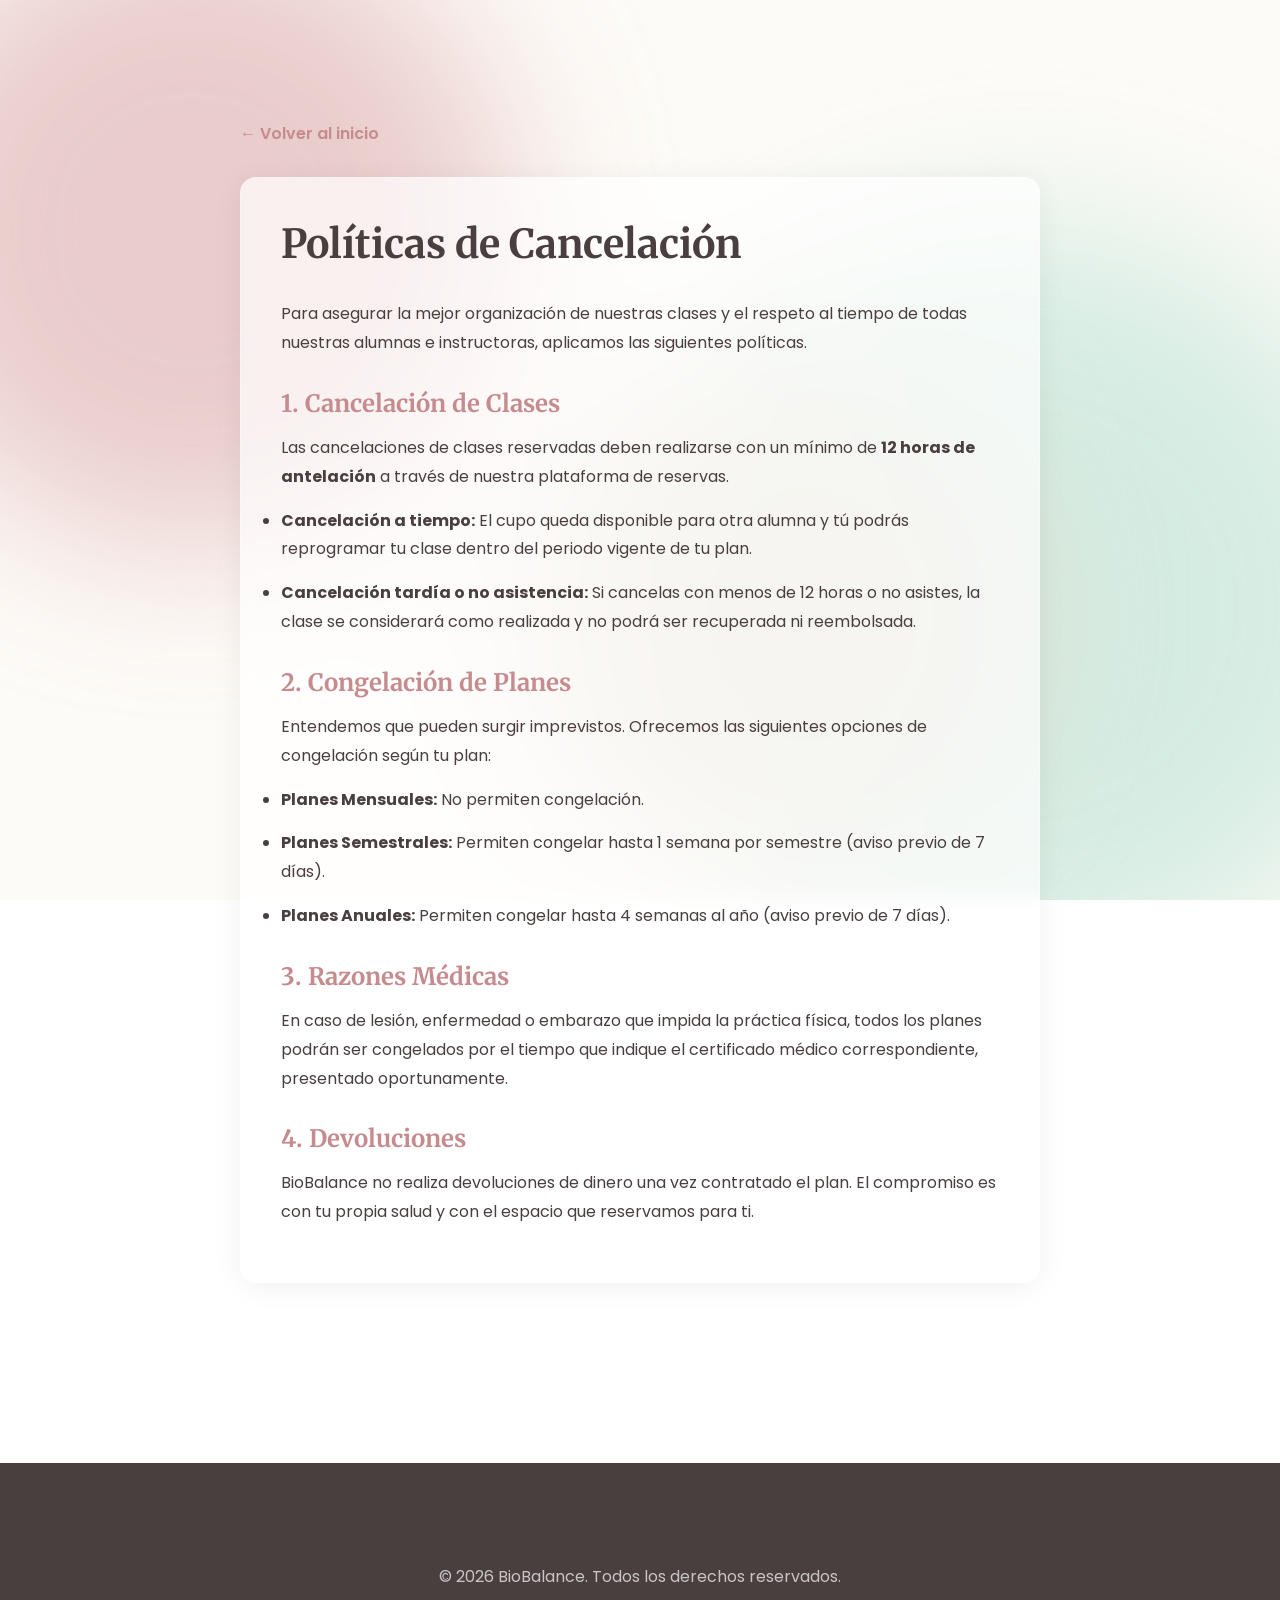
==== cancelacion.html @ 27452f6e "Initial commit: BioBalance landing page" ====
<!DOCTYPE html>
<html lang="es">
<head>
    <meta charset="UTF-8">
    <meta name="viewport" content="width=device-width, initial-scale=1.0">
    <title>Políticas de Cancelación | BioBalance</title>
    <link rel="preconnect" href="https://fonts.googleapis.com">
    <link rel="preconnect" href="https://fonts.gstatic.com" crossorigin>
    <link href="https://fonts.googleapis.com/css2?family=Merriweather:wght@400;700&family=Poppins:wght@300;400;600&display=swap" rel="stylesheet">
    <link rel="stylesheet" href="css/styles.css">
    <style>
        .legal-content {
            padding: 120px 0 80px;
            max-width: 800px;
            margin: 0 auto;
        }
        .legal-card {
            background: rgba(255, 255, 255, 0.7);
            backdrop-filter: blur(10px);
            padding: 40px;
            border-radius: var(--radius);
            box-shadow: var(--shadow);
            border: 1px solid rgba(255, 255, 255, 0.3);
        }
        .legal-card h1 {
            font-family: var(--font-secondary);
            color: var(--bg-dark);
            margin-bottom: 30px;
            font-size: 2.5rem;
        }
        .legal-card h2 {
            font-family: var(--font-secondary);
            color: var(--primary);
            margin: 30px 0 15px;
            font-size: 1.5rem;
        }
        .legal-card p, .legal-card li {
            color: var(--text);
            margin-bottom: 15px;
            font-size: 1rem;
            line-height: 1.8;
        }
        .btn-back {
            display: inline-flex;
            align-items: center;
            gap: 10px;
            color: var(--primary);
            text-decoration: none;
            font-weight: 600;
            margin-bottom: 30px;
            transition: var(--transition);
        }
        .btn-back:hover {
            transform: translateX(-5px);
        }
    </style>
</head>
<body>
    <div class="mesh-bg">
        <div class="mesh-blob blob-1"></div>
        <div class="mesh-blob blob-2"></div>
        <div class="mesh-blob blob-3"></div>
    </div>

    <main class="container legal-content">
        <a href="index.html" class="btn-back">← Volver al inicio</a>
        
        <div class="legal-card">
            <h1>Políticas de Cancelación</h1>
            <p>Para asegurar la mejor organización de nuestras clases y el respeto al tiempo de todas nuestras alumnas e instructoras, aplicamos las siguientes políticas.</p>

            <h2>1. Cancelación de Clases</h2>
            <p>Las cancelaciones de clases reservadas deben realizarse con un mínimo de <strong>12 horas de antelación</strong> a través de nuestra plataforma de reservas.</p>
            <ul>
                <li><strong>Cancelación a tiempo:</strong> El cupo queda disponible para otra alumna y tú podrás reprogramar tu clase dentro del periodo vigente de tu plan.</li>
                <li><strong>Cancelación tardía o no asistencia:</strong> Si cancelas con menos de 12 horas o no asistes, la clase se considerará como realizada y no podrá ser recuperada ni reembolsada.</li>
            </ul>

            <h2>2. Congelación de Planes</h2>
            <p>Entendemos que pueden surgir imprevistos. Ofrecemos las siguientes opciones de congelación según tu plan:</p>
            <ul>
                <li><strong>Planes Mensuales:</strong> No permiten congelación.</li>
                <li><strong>Planes Semestrales:</strong> Permiten congelar hasta 1 semana por semestre (aviso previo de 7 días).</li>
                <li><strong>Planes Anuales:</strong> Permiten congelar hasta 4 semanas al año (aviso previo de 7 días).</li>
            </ul>

            <h2>3. Razones Médicas</h2>
            <p>En caso de lesión, enfermedad o embarazo que impida la práctica física, todos los planes podrán ser congelados por el tiempo que indique el certificado médico correspondiente, presentado oportunamente.</p>

            <h2>4. Devoluciones</h2>
            <p>BioBalance no realiza devoluciones de dinero una vez contratado el plan. El compromiso es con tu propia salud y con el espacio que reservamos para ti.</p>
        </div>
    </main>

    <footer class="footer" style="margin-top: 100px;">
        <div class="container" style="text-align: center; padding: 40px 0;">
            <p>&copy; 2026 BioBalance. Todos los derechos reservados.</p>
        </div>
    </footer>
</body>
</html>
---- css/styles.css ----
@import url('https://fonts.googleapis.com/css2?family=Merriweather:ital,wght@0,300;0,400;0,700;0,900;1,300;1,400;1,700;1,900&family=Poppins:ital,wght@0,300;0,400;0,500;0,600;0,700;1,300;1,400;1,500;1,600;1,700&display=swap');

:root {
    --font-primary: "Poppins", -apple-system, BlinkMacSystemFont, "Segoe UI", sans-serif;
    --font-secondary: "Merriweather", Georgia, serif;
    --primary: #C58B8E;
    --primary-light: #DCAEAF;
    --primary-lighter: #F2DFDF;
    --bg: #FDFBF7;
    --bg-dark: #4A3F3F;
    --text: #4A3F3F;
    --text-light: #877B7B;
    --green: #BCE3D5;
    --rose: #C58B8E;
    --white: #F4F1EA;
    --shadow: 0 4px 30px rgba(0, 0, 0, .06);
    --radius: 16px;
    --transition: all .3s ease
}

* {
    margin: 0;
    padding: 0;
    box-sizing: border-box
}

html {
    scroll-behavior: smooth;
    scroll-padding-top: 80px
}

body {
    font-family: var(--font-primary);
    color: var(--text);
    background: transparent;
    line-height: 1.7;
    overflow-x: hidden
}

/* ANIMATED MESH BACKGROUND */
.mesh-bg {
    position: fixed;
    top: 0;
    left: 0;
    width: 100%;
    height: 100vh;
    z-index: -2;
    overflow: hidden;
    background: var(--bg);
}

.mesh-blob {
    position: absolute;
    border-radius: 50%;
    filter: blur(80px);
    opacity: 0.6;
    animation: floatBlob 20s infinite alternate ease-in-out;
}

.blob-1 {
    top: -10%;
    left: -10%;
    width: 50vw;
    height: 50vw;
    background: var(--primary-light);
    animation-delay: 0s;
}

.blob-2 {
    bottom: -10%;
    right: -10%;
    width: 60vw;
    height: 60vw;
    background: var(--green);
    animation-delay: -5s;
    animation-duration: 25s;
}

.blob-3 {
    top: 40%;
    left: 40%;
    width: 40vw;
    height: 40vw;
    background: #E8D3C3;
    animation-delay: -10s;
    animation-duration: 30s;
}

@keyframes floatBlob {
    0% {
        transform: translate(0, 0) scale(1);
    }

    33% {
        transform: translate(10%, 15%) scale(1.1);
    }

    66% {
        transform: translate(-10%, 5%) scale(0.9);
    }

    100% {
        transform: translate(5%, -10%) scale(1.05);
    }
}

h1,
h2,
h3,
h4 {
    font-family: var(--font-secondary);
    line-height: 1.3
}

a {
    text-decoration: none;
    color: inherit
}

img {
    max-width: 100%;
    height: auto;
    display: block
}

.container {
    max-width: 1200px;
    margin: 0 auto;
    padding: 0 24px
}

.btn {
    display: inline-flex;
    align-items: center;
    gap: 8px;
    padding: 14px 32px;
    border-radius: 50px;
    font-weight: 600;
    font-size: .95rem;
    cursor: pointer;
    border: none;
    transition: var(--transition);
    font-family: var(--font-primary)
}

.btn-primary {
    background: var(--primary);
    color: var(--white)
}

.btn-primary:hover {
    background: var(--bg-dark);
    transform: translateY(-2px);
    box-shadow: 0 8px 25px rgba(197, 139, 142, .3)
}

.btn-outline {
    background: transparent;
    border: 2px solid var(--white);
    color: var(--white)
}

.btn-outline:hover {
    background: var(--white);
    color: var(--bg-dark)
}

.btn-whatsapp {
    background: #25D366;
    color: #fff;
    position: fixed;
    bottom: 28px;
    right: 28px;
    z-index: 999;
    padding: 16px;
    border-radius: 50%;
    width: 60px;
    height: 60px;
    display: flex;
    align-items: center;
    justify-content: center;
    box-shadow: 0 4px 20px rgba(37, 211, 102, .4);
    animation: pulse-wa 2s infinite
}

@keyframes pulse-wa {

    0%,
    100% {
        box-shadow: 0 4px 20px rgba(37, 211, 102, .4)
    }

    50% {
        box-shadow: 0 4px 35px rgba(37, 211, 102, .6)
    }
}

.section-header {
    text-align: center;
    margin-bottom: 60px
}

.section-header h2 {
    font-size: 2.5rem;
    margin-bottom: 12px
}

.section-header p {
    color: var(--text-light);
    max-width: 600px;
    margin: 0 auto;
    font-size: 1.05rem
}

.section-tag {
    display: inline-block;
    background: var(--primary-lighter);
    color: var(--primary);
    padding: 6px 18px;
    border-radius: 50px;
    font-size: .85rem;
    font-weight: 600;
    margin-bottom: 16px;
    letter-spacing: .5px
}

section {
    padding: 100px 0;
    position: relative;
    z-index: 1;
}

/* NAV */
.navbar {
    position: fixed;
    top: 0;
    width: 100%;
    z-index: 1000;
    padding: 18px 0;
    transition: var(--transition)
}

.navbar.scrolled {
    background: rgba(250, 247, 242, .95);
    backdrop-filter: blur(12px);
    box-shadow: var(--shadow);
    padding: 12px 0
}

.nav-inner {
    display: flex;
    align-items: center;
    justify-content: space-between
}

.nav-logo {
    font-family: var(--font-secondary);
    font-size: 1.6rem;
    font-weight: 700;
    color: var(--white);
    transition: var(--transition)
}

.navbar.scrolled .nav-logo {
    color: var(--bg-dark)
}

.nav-logo span {
    color: var(--primary-light)
}

.nav-links {
    display: flex;
    gap: 32px;
    list-style: none
}

.nav-links a {
    color: rgba(255, 255, 255, .85);
    font-weight: 500;
    font-size: .9rem;
    transition: var(--transition);
    position: relative
}

.nav-links a::after {
    content: '';
    position: absolute;
    bottom: -4px;
    left: 0;
    width: 0;
    height: 2px;
    background: var(--primary-light);
    transition: var(--transition)
}

.nav-links a:hover::after {
    width: 100%
}

.navbar.scrolled .nav-links a {
    color: var(--text)
}

.nav-cta {
    padding: 10px 24px;
    background: var(--primary);
    color: #fff;
    border-radius: 50px;
    font-weight: 600;
    font-size: .9rem;
    transition: var(--transition)
}

.nav-cta:hover {
    background: var(--bg-dark)
}

.navbar.scrolled .nav-cta {
    background: var(--primary)
}

.hamburger {
    display: none;
    flex-direction: column;
    gap: 5px;
    cursor: pointer;
    background: none;
    border: none;
    padding: 4px
}

.hamburger span {
    width: 28px;
    height: 2.5px;
    background: var(--white);
    border-radius: 4px;
    transition: var(--transition)
}

.navbar.scrolled .hamburger span {
    background: var(--bg-dark)
}

/* HERO */
.hero {
    min-height: 100vh;
    display: flex;
    align-items: center;
    position: relative;
    background: var(--bg-dark);
    overflow: hidden;
}

.hero-bg {
    position: absolute;
    inset: 0;
}

.hero-bg img {
    width: 100%;
    height: 100%;
    object-fit: cover;
    object-position: center 50%;
    opacity: .55;
}

.hero-overlay {
    position: absolute;
    inset: 0;
    /* Gradient: dark at the left for text, opens to the right */
    background: linear-gradient(to right,
            rgba(50, 40, 40, 0.80) 0%,
            rgba(50, 40, 40, 0.50) 55%,
            rgba(50, 40, 40, 0.10) 100%);
}

.hero-content {
    position: relative;
    z-index: 2;
    max-width: 650px;
    padding-top: 60px;
    /* Compensate navbar */
}

/* Eyebrow line (replaces the section-tag) */
.hero-eyebrow {
    font-family: var(--font-primary);
    font-size: 0.85rem;
    font-weight: 500;
    letter-spacing: 3px;
    text-transform: uppercase;
    color: rgba(255, 255, 255, 0.65);
    margin-bottom: 20px;
    display: block;
}

.hero-content h1 {
    font-family: var(--font-secondary);
    font-size: 4.2rem;
    font-weight: 700;
    line-height: 1.15;
    color: var(--white);
    margin-bottom: 24px;
    letter-spacing: -0.5px;
}

.hero-content h1 span {
    color: var(--primary-light);
}

/* Subtitle paragraph */
.hero-sub {
    color: rgba(255, 255, 255, 0.75) !important;
    font-size: 1.1rem !important;
    line-height: 1.75 !important;
    margin-bottom: 40px !important;
    max-width: 500px;
}

.hero-btns {
    display: flex;
    gap: 16px;
    flex-wrap: wrap;
}

/* ABOUT */
.about {
    background: rgba(244, 241, 234, 0.85);
    backdrop-filter: blur(10px);
}

.about-grid {
    display: grid;
    grid-template-columns: 1fr 1fr;
    gap: 80px;
    align-items: center;
}

.about-img {
    position: relative;
    border-radius: var(--radius);
}

.about-img img {
    border-radius: var(--radius);
    aspect-ratio: 4/5;
    object-fit: cover;
    display: block;
    width: 100%;
}

.about-img .accent-box {
    position: absolute;
    bottom: 30px;
    right: -24px;
    background: var(--primary);
    color: #fff;
    padding: 20px 28px;
    border-radius: var(--radius);
    text-align: center;
    font-family: var(--font-secondary);
    box-shadow: 0 12px 30px rgba(197, 139, 142, 0.3);
}

.about-img .accent-box .big {
    font-size: 2rem;
    font-weight: 700;
    line-height: 1;
}

/* Text column */
.about-text h2 {
    font-family: var(--font-secondary);
    font-size: 2.6rem;
    margin-bottom: 18px;
    line-height: 1.2;
}

.about-text>p {
    font-size: 1.05rem;
    line-height: 1.8;
    color: var(--text-light);
    margin-bottom: 40px;
}

/* Pillars row */
.about-pillars {
    display: grid;
    grid-template-columns: 1fr 1fr 1fr;
    border-top: 1px solid rgba(197, 139, 142, 0.2);
    padding-top: 32px;
}

.about-pillar {
    padding: 0 24px;
    border-right: 1px solid rgba(197, 139, 142, 0.15);
    text-align: center;
}

.about-pillar:first-child {
    padding-left: 0;
}

.about-pillar:last-child {
    border-right: none;
}

.pillar-icon {
    color: var(--primary);
    font-size: 1.1rem;
    display: block;
    margin-bottom: 8px;
}

.about-pillar strong {
    display: block;
    font-size: 0.85rem;
    font-weight: 600;
    color: var(--text-dark);
    margin-bottom: 8px;
    text-transform: uppercase;
    letter-spacing: 0.6px;
}

.about-pillar p {
    font-size: 0.82rem;
    color: var(--text-light);
    line-height: 1.6;
    margin: 0;
}


/* GALLERY (Bento-Style Masonry Grid) */
#main-content .gallery-grid {
    display: grid !important;
    grid-template-columns: repeat(4, 1fr) !important;
    grid-auto-rows: 240px !important;
    gap: 20px !important;
    padding: 10px 0 40px !important;
}

#main-content .gallery-item {
    position: relative;
    border-radius: 24px;
    overflow: hidden;
    cursor: pointer;
    box-shadow: 0 15px 35px rgba(0, 0, 0, 0.04);
    transition: all 0.5s cubic-bezier(0.2, 0.8, 0.2, 1);
}

#main-content .gallery-item.wide { grid-column: span 2 !important; }
#main-content .gallery-item.tall { grid-row: span 2 !important; }
#main-content .gallery-item.large { grid-column: span 2 !important; grid-row: span 2 !important; }

.gallery-item img {
    width: 100%;
    height: 100%;
    object-fit: cover;
    transition: transform 1.2s cubic-bezier(0.2, 0.8, 0.2, 1);
}

.gallery-item:hover {
    transform: translateY(-8px);
    box-shadow: 0 25px 50px rgba(197, 139, 142, 0.15);
}

.gallery-item:hover img {
    transform: scale(1.1);
}

.gallery-item .overlay {
    position: absolute;
    inset: 0;
    background: linear-gradient(to top, rgba(74, 63, 63, 0.8) 0%, transparent 60%);
    opacity: 0;
    backdrop-filter: blur(2px);
    transition: all 0.4s ease;
    display: flex;
    align-items: flex-end;
    padding: 30px;
}

.gallery-item:hover .overlay {
    opacity: 1;
}

.gallery-item .overlay span {
    color: #fff;
    font-weight: 500;
    font-family: var(--font-secondary);
    font-size: 1.3rem;
    letter-spacing: 0.5px;
    transform: translateY(20px);
    transition: transform 0.6s cubic-bezier(0.2, 0.8, 0.2, 1);
}

.gallery-item:hover .overlay span {
    transform: translateY(0);
}

@media (max-width: 600px) {
    #main-content .gallery-grid {
        grid-template-columns: repeat(2, 1fr) !important;
        /* Calculamos la altura para que las celdas base sean cuadradas */
        grid-auto-rows: calc((100vw - 40px - 12px) / 2) !important;
        gap: 12px !important;
    }
    
    #main-content .gallery-item.large {
        grid-column: span 2 !important;
        grid-row: span 2 !important;
    }
    
    #main-content .gallery-item.wide {
        grid-column: span 2 !important;
        grid-row: span 1 !important; /* Horizontal */
    }
    
    #main-content .gallery-item.tall {
        grid-column: span 1 !important;
        grid-row: span 2 !important; /* Vertical */
    }

    #main-content .gallery-item .overlay {
        padding: 20px !important;
    }

    #main-content .gallery-item .overlay span {
        font-size: 1.1rem !important;
    }
}

/* Staggered entrance for gallery items */
.gallery-item {
    opacity: 0;
    transform: translateY(30px);
}

.gallery-grid.fade-up.visible .gallery-item {
    animation: itemEntrada 0.8s cubic-bezier(0.2, 0.8, 0.2, 1) forwards;
}

@keyframes itemEntrada {
    to {
        opacity: 1;
        transform: translateY(0);
    }
}

/* Delays for the first few items to create a wave effect */
.gallery-item:nth-child(1) { animation-delay: 0.1s; }
.gallery-item:nth-child(2) { animation-delay: 0.2s; }
.gallery-item:nth-child(3) { animation-delay: 0.3s; }
.gallery-item:nth-child(4) { animation-delay: 0.4s; }
.gallery-item:nth-child(5) { animation-delay: 0.5s; }
.gallery-item:nth-child(6) { animation-delay: 0.6s; }

/* SERVICES */
.services {
    background: rgba(244, 241, 234, 0.85);
    backdrop-filter: blur(10px);
}

.services-grid {
    display: grid;
    grid-template-columns: repeat(auto-fill, minmax(320px, 1fr));
    gap: 32px;
}

.service-card {
    background: #fff;
    border-radius: 20px;
    overflow: hidden;
    transition: all 0.4s ease;
    border: 1px solid rgba(197, 139, 142, 0.1);
    box-shadow: 0 4px 20px rgba(0, 0, 0, 0.03);
    display: flex;
    flex-direction: column;
}

.service-card:hover {
    transform: translateY(-8px);
    box-shadow: 0 16px 40px rgba(197, 139, 142, 0.15);
    border-color: rgba(197, 139, 142, 0.3);
}

.service-card-img {
    height: 240px;
    position: relative;
    overflow: hidden;
}

.service-card-img img {
    width: 100%;
    height: 100%;
    object-fit: cover;
    transition: transform 0.6s ease;
}

.service-card:hover .service-card-img img {
    transform: scale(1.05);
}

.service-card-img .tag {
    position: absolute;
    bottom: 16px;
    left: 16px;
    background: rgba(255, 255, 255, 0.95);
    backdrop-filter: blur(5px);
    color: var(--primary);
    padding: 6px 16px;
    border-radius: 50px;
    font-size: 0.75rem;
    font-weight: 700;
    text-transform: uppercase;
    letter-spacing: 0.5px;
    z-index: 2;
    box-shadow: 0 4px 15px rgba(0, 0, 0, 0.05);
}

.service-card-body {
    padding: 30px;
    display: flex;
    flex-direction: column;
    flex-grow: 1;
}

.service-card-body h3 {
    font-family: var(--font-secondary);
    font-size: 1.4rem;
    margin-bottom: 8px;
    color: var(--text-dark);
}

.service-card-body p {
    color: var(--text-light);
    font-size: 0.9rem;
    margin-bottom: 24px;
    line-height: 1.6;
}

.service-card-body ul.service-features {
    list-style: none;
    margin-bottom: 30px;
    padding: 0;
    flex-grow: 1;
}

.service-card-body ul.service-features li {
    padding: 6px 0;
    font-size: 0.85rem;
    color: var(--text-dark);
    display: flex;
    align-items: flex-start;
    gap: 10px;
    line-height: 1.4;
}

.service-card-body ul.service-features li::before {
    content: '✦';
    color: var(--primary);
    font-size: 0.7rem;
    margin-top: 2px;
}

.service-card-body .link {
    color: var(--primary);
    font-weight: 600;
    font-size: 0.9rem;
    display: inline-flex;
    align-items: center;
    gap: 8px;
    transition: gap 0.3s ease;
    text-decoration: none;
    margin-top: auto;
}

.service-card-body .link:hover {
    gap: 14px;
}

/* SCHEDULE */
.schedule-table {
    width: 100%;
    border-collapse: collapse;
    background: var(--white);
    border-radius: var(--radius);
    overflow: hidden;
    box-shadow: var(--shadow)
}

.schedule-table th {
    background: var(--bg-dark);
    color: var(--white);
    padding: 16px 20px;
    text-align: left;
    font-size: .9rem
}

.schedule-table td {
    padding: 14px 20px;
    border-bottom: 1px solid var(--primary-lighter);
    font-size: .9rem
}

.schedule-table tr:last-child td {
    border-bottom: none
}

.schedule-table tr:hover td {
    background: var(--primary-lighter);
    transition: var(--transition)
}

/* PRICING */
.pricing {
    background: rgba(244, 241, 234, 0.85);
    backdrop-filter: blur(10px)
}

.pricing-grid {
    display: grid;
    grid-template-columns: repeat(3, 1fr);
    gap: 28px
}

.pricing-card {
    background: var(--bg);
    border: 2px solid var(--primary-lighter);
    border-radius: var(--radius);
    padding: 40px 32px;
    text-align: center;
    transition: var(--transition);
    position: relative
}

.pricing-card.featured {
    background: var(--bg-dark);
    color: var(--white);
    border-color: var(--bg-dark);
}

.pricing-card.featured .pricing-tag {
    background: var(--primary-light);
    color: var(--bg-dark)
}

.pricing-card.featured p {
    color: rgba(255, 255, 255, .7)
}

.pricing-card.featured ul li {
    color: rgba(255, 255, 255, .8)
}

.pricing-card:hover {
    transform: translateY(-6px);
    box-shadow: var(--shadow)
}

.pricing-card.featured:hover {
    transform: scale(1.05) translateY(-6px)
}

.pricing-tag {
    display: inline-block;
    background: var(--primary-lighter);
    color: var(--primary);
    padding: 4px 16px;
    border-radius: 50px;
    font-size: .8rem;
    font-weight: 700;
    margin-bottom: 20px
}

.pricing-card h3 {
    font-size: 1.5rem;
    margin-bottom: 8px
}

.pricing-card .price {
    font-family: var(--font-secondary);
    font-size: 3rem;
    font-weight: 700;
    margin: 16px 0 4px
}

.pricing-card .price span {
    font-size: 1rem;
    font-weight: 400
}

.pricing-card .period {
    font-size: .9rem;
    color: var(--text-light);
    margin-bottom: 24px
}

.pricing-card ul {
    list-style: none;
    text-align: left;
    margin-bottom: 28px
}

.pricing-card ul li {
    padding: 8px 0;
    font-size: .9rem;
    border-bottom: 1px solid rgba(197, 139, 142, .1)
}

.pricing-card ul li::before {
    content: '✦';
    color: var(--primary-light);
    margin-right: 10px
}

/* TESTIMONIALS */
.testimonials {
    background: linear-gradient(135deg, var(--bg-dark), #615353);
    color: #F4F1EA;
    position: relative;
    overflow: hidden
}

.testimonial-slider {
    position: relative;
    max-width: 800px;
    margin: 0 auto;
    overflow: hidden
}

.testimonial-track {
    display: flex;
    transition: transform .6s ease
}

.testimonial-card {
    min-width: 100%;
    padding: 0 20px
}

.testimonial-card .stars {
    color: var(--primary-light);
    font-size: 1.2rem;
    margin-bottom: 16px
}

.testimonial-card blockquote {
    font-size: 1.15rem;
    line-height: 1.8;
    font-style: italic;
    margin-bottom: 24px;
    color: rgba(255, 255, 255, .9)
}

.testimonial-card .author {
    display: flex;
    align-items: center;
    gap: 16px
}

.testimonial-card .avatar {
    width: 56px;
    height: 56px;
    border-radius: 50%;
    background: var(--primary-light);
    display: flex;
    align-items: center;
    justify-content: center;
    font-family: var(--font-secondary);
    font-size: 1.4rem;
    font-weight: 700;
    color: var(--bg-dark)
}

.testimonial-card .author-info .name {
    font-weight: 600;
    font-size: 1rem
}

.testimonial-card .author-info .role {
    font-size: .85rem;
    color: rgba(255, 255, 255, .5)
}

.slider-btns {
    display: flex;
    justify-content: center;
    gap: 12px;
    margin-top: 36px
}

.slider-btn {
    width: 44px;
    height: 44px;
    border-radius: 50%;
    border: 2px solid rgba(255, 255, 255, .3);
    background: none;
    color: #fff;
    cursor: pointer;
    display: flex;
    align-items: center;
    justify-content: center;
    font-size: 1.1rem;
    transition: var(--transition)
}

.slider-btn:hover {
    background: var(--primary);
    border-color: var(--primary)
}

.slider-dots {
    display: flex;
    justify-content: center;
    gap: 8px;
    margin-top: 20px
}

.slider-dot {
    width: 10px;
    height: 10px;
    border-radius: 50%;
    background: rgba(255, 255, 255, .3);
    cursor: pointer;
    transition: var(--transition)
}

.slider-dot.active {
    background: var(--primary-light);
    width: 28px;
    border-radius: 5px
}

/* BLOG */
.blog-grid {
    display: grid;
    grid-template-columns: repeat(3, 1fr);
    gap: 28px
}

.blog-card {
    background: var(--white);
    border-radius: var(--radius);
    overflow: hidden;
    transition: var(--transition);
    box-shadow: 0 2px 15px rgba(0, 0, 0, .04)
}

.blog-card:hover {
    transform: translateY(-6px);
    box-shadow: var(--shadow)
}

.blog-card-img {
    height: 200px;
    overflow: hidden
}

.blog-card-img img {
    width: 100%;
    height: 100%;
    object-fit: cover;
    transition: transform .5s ease
}

.blog-card:hover .blog-card-img img {
    transform: scale(1.05)
}

.blog-card-body {
    padding: 24px
}

.blog-card-body .date {
    font-size: .8rem;
    color: var(--primary);
    font-weight: 600;
    margin-bottom: 8px
}

.blog-card-body h3 {
    font-size: 1.15rem;
    margin-bottom: 10px;
    line-height: 1.4
}

.blog-card-body p {
    font-size: .9rem;
    color: var(--text-light);
    margin-bottom: 14px
}

/* FAQ / ESTATUTO */
.faq {
    background: rgba(244, 241, 234, 0.85);
    backdrop-filter: blur(10px)
}

.accordion {
    max-width: 800px;
    margin: 0 auto
}

.accordion-item {
    border-bottom: 1px solid var(--primary-lighter);
    overflow: hidden
}

.accordion-header {
    width: 100%;
    padding: 20px 0;
    background: none;
    border: none;
    display: flex;
    justify-content: space-between;
    align-items: center;
    cursor: pointer;
    font-family: var(--font-primary);
    font-size: 1.05rem;
    font-weight: 600;
    color: var(--text);
    text-align: left
}

.accordion-header .icon {
    font-size: 1.4rem;
    transition: transform .3s ease;
    color: var(--primary)
}

.accordion-item.active .accordion-header .icon {
    transform: rotate(45deg)
}

.accordion-body {
    max-height: 0;
    overflow: hidden;
    transition: max-height .4s ease
}

.accordion-body-inner {
    padding: 0 0 20px;
    color: var(--text-light);
    font-size: .95rem;
    line-height: 1.7
}

/* CONTACT */
.contact {
    background: var(--white)
}

.contact-grid {
    display: grid;
    grid-template-columns: 1fr 1fr;
    gap: 48px
}

.contact-form {
    display: flex;
    flex-direction: column;
    gap: 18px
}

.form-group label {
    display: block;
    font-weight: 600;
    margin-bottom: 6px;
    font-size: .9rem
}

.form-group input,
.form-group textarea,
.form-group select {
    width: 100%;
    padding: 14px 18px;
    border: 2px solid var(--primary-lighter);
    border-radius: 12px;
    font-family: var(--font-primary);
    font-size: .95rem;
    transition: var(--transition);
    background: var(--bg)
}

.form-group input:focus,
.form-group textarea:focus {
    outline: none;
    border-color: var(--primary);
    box-shadow: 0 0 0 4px rgba(197, 139, 142, .1)
}

.form-group textarea {
    resize: vertical;
    min-height: 120px
}

.contact-info {
    display: flex;
    flex-direction: column;
    gap: 24px
}

.contact-info-item {
    display: flex;
    gap: 16px;
    align-items: flex-start
}

.contact-info-item .ic {
    width: 48px;
    height: 48px;
    border-radius: 12px;
    background: var(--primary-lighter);
    display: flex;
    align-items: center;
    justify-content: center;
    font-size: 1.2rem;
    flex-shrink: 0
}

.contact-info-item h4 {
    font-size: 1rem;
    margin-bottom: 4px
}

.contact-info-item p {
    font-size: .9rem;
    color: var(--text-light)
}

.map-container {
    border-radius: var(--radius);
    overflow: hidden;
    margin-top: 12px;
    height: 250px
}

.map-container iframe {
    width: 100%;
    height: 100%;
    border: 0
}

/* FOOTER */
.footer {
    background: var(--bg-dark);
    color: rgba(255, 255, 255, .7);
    padding: 60px 0 30px
}

.footer-grid {
    display: grid;
    grid-template-columns: 2fr 1fr 1fr 1fr;
    gap: 40px;
    margin-bottom: 40px
}

.footer-col h4 {
    color: #fff;
    font-size: 1.1rem;
    margin-bottom: 16px
}

.footer-col p {
    font-size: .9rem;
    line-height: 1.7
}

.footer-col ul {
    list-style: none
}

.footer-col ul li {
    margin-bottom: 10px
}

.footer-col ul a {
    font-size: .9rem;
    transition: var(--transition)
}

.footer-col ul a:hover {
    color: var(--primary-light)
}

.footer-social {
    display: flex;
    gap: 12px;
    margin-top: 16px
}

.footer-social a {
    width: 40px;
    height: 40px;
    border-radius: 50%;
    border: 1px solid rgba(255, 255, 255, .2);
    display: flex;
    align-items: center;
    justify-content: center;
    transition: var(--transition);
    font-size: .9rem
}

.footer-social a:hover {
    background: var(--primary);
    border-color: var(--primary);
    color: #fff
}

.footer-bottom {
    border-top: 1px solid rgba(255, 255, 255, .1);
    padding-top: 24px;
    text-align: center;
    font-size: .85rem
}

/* ANIMATIONS */
.fade-up {
    opacity: 0;
    transform: translateY(30px);
    transition: opacity .7s ease, transform .7s ease
}

.fade-up.visible {
    opacity: 1;
    transform: translateY(0)
}

/* LIGHTBOX */
.lightbox {
    display: none;
    position: fixed;
    inset: 0;
    background: rgba(0, 0, 0, .9);
    z-index: 2000;
    align-items: center;
    justify-content: center;
    padding: 40px
}

.lightbox.active {
    display: flex
}

.lightbox img {
    max-width: 90%;
    max-height: 90vh;
    border-radius: 12px
}

.lightbox-close {
    position: absolute;
    top: 20px;
    right: 30px;
    font-size: 2rem;
    color: #fff;
    cursor: pointer;
    background: none;
    border: none
}

/* RESPONSIVE */
@media(max-width:1024px) {
    .pricing-grid {
        grid-template-columns: 1fr
    }

    .pricing-card.featured {
        transform: none
    }

    .pricing-card.featured:hover {
        transform: translateY(-6px)
    }

    .footer-grid {
        grid-template-columns: 1fr 1fr
    }
}

@media(max-width:768px) {
    section {
        padding: 50px 0 !important;
    }
    
    .section-header {
        margin-bottom: 30px !important;
    }

    .about-pillars {
        grid-template-columns: 1fr;
        gap: 24px;
    }
    
    .about-pillar {
        border-right: none;
        border-bottom: 1px solid rgba(197, 139, 142, 0.15);
        padding: 0 0 24px 0;
    }
    
    .about-pillar:last-child {
        border-bottom: none;
        padding-bottom: 0;
    }
    
    .about-img .accent-box {
        right: 15px;
        bottom: 15px;
        padding: 15px 20px;
    }

    .about-img .accent-box .big {
        font-size: 1.5rem;
    }

    .nav-links {
        display: none;
        position: absolute;
        top: 100%;
        left: 0;
        width: 100%;
        background: var(--white);
        flex-direction: column;
        padding: 20px 24px;
        gap: 16px;
        box-shadow: var(--shadow)
    }

    .nav-links.active {
        display: flex
    }

    .nav-links a {
        color: var(--text) !important
    }

    .hamburger {
        display: flex
    }

    .hero-content h1 {
        font-size: 2.4rem
    }

    .hero-stats {
        flex-direction: column;
        gap: 20px
    }

    .about-grid,
    .contact-grid {
        grid-template-columns: 1fr
    }

    .gallery-grid {
        grid-template-columns: 1fr 1fr
    }

    .gallery-item:first-child {
        grid-row: auto
    }

    .services-grid {
        grid-template-columns: 1fr
    }

    .blog-grid {
        grid-template-columns: 1fr
    }

    .section-header h2 {
        font-size: 2rem
    }

    .hero-btns {
        flex-direction: column
    }

    .footer-grid {
        grid-template-columns: 1fr
    }

    .schedule-wrapper {
        overflow-x: auto
    }
}

@media (max-width: 768px) {

    /* Transformamos el botón del navbar en un botón flotante inferior */
    .nav-cta {
        position: fixed;
        bottom: 20px;
        /* Distancia desde abajo */
        left: 50%;
        transform: translateX(-50%);
        /* Centrado perfecto horizontal */
        width: 80%;
        /* Ancho del botón en celular */
        max-width: 300px;
        text-align: center;
        z-index: 999;
        /* Por debajo del botón de WhatsApp pero arriba de todo lo demás */
        padding: 16px 20px;
        box-shadow: 0 10px 25px rgba(197, 139, 142, 0.4);
        display: block;
        /* Asegura que se vea */
        font-size: 1rem;
    }

    /* Ajuste para que no choque con el botón de WhatsApp */
    /* Si el botón de WhatsApp está muy cerca, podemos subirlo un poco */
    .btn-whatsapp {
        bottom: 90px !important;
        /* Lo subimos para que no tape el botón de Comienza Ahora */
        right: 20px;
    }
}

@media (max-width: 768px) {
    .nav-cta {
        /* 1. Lo movemos abajo obligatoriamente */
        position: fixed !important;
        bottom: 30px !important;
        top: auto !important;
        /* Esto quita el botón de arriba */

        /* 2. Centrado y tamaño */
        left: 50% !important;
        transform: translateX(-50%) !important;
        width: auto !important;
        /* Evita que se alargue */
        min-width: 200px;
        /* Le da un ancho mínimo elegante */

        /* 3. Estilo visual */
        display: flex !important;
        /* Para centrar el texto dentro */
        justify-content: center;
        align-items: center;
        z-index: 99999 !important;
        padding: 14px 25px !important;
        border-radius: 50px !important;
        background-color: var(--primary) !important;
        box-shadow: 0 8px 20px rgba(0, 0, 0, 0.2) !important;
        font-size: 1rem !important;
    }

    /* Movemos el botón de WhatsApp un poco más arriba 
       para que no choquen en el celular */
    .btn-whatsapp {
        bottom: 100px !important;
        right: 20px !important;
        transform: scale(0.9);
        /* Un poco más pequeño para que no sature */
    }
}

@media (max-width: 768px) {

    /* Forzamos el botón a estar abajo en AMBOS estados (normal y scrolled) */
    .navbar .nav-cta,
    .navbar.scrolled .nav-cta {
        position: fixed !important;
        bottom: 30px !important;
        top: auto !important;
        /* Anula la posición del navbar superior */
        left: 50% !important;
        transform: translateX(-50%) !important;

        /* Tamaño y forma */
        width: 80% !important;
        max-width: 280px !important;
        height: 50px !important;
        display: flex !important;
        justify-content: center !important;
        align-items: center !important;

        /* Estilo visual */
        background-color: var(--primary) !important;
        color: white !important;
        border-radius: 50px !important;
        z-index: 999999 !important;
        /* Por encima de todo */
        box-shadow: 0 10px 25px rgba(0, 0, 0, 0.3) !important;

        /* Animación suave para que no aparezca de golpe */
        transition: all 0.3s ease !important;
    }

    /* Subimos el icono de WhatsApp para que no peleen por el mismo espacio */
    .btn-whatsapp {
        bottom: 100px !important;
        right: 20px !important;
        width: 50px !important;
        height: 50px !important;
    }
}


/* --- Estilos del Preloader --- */

/* --- PRELOADER BIOBALANCE --- */
#preloader {
    position: fixed;
    top: 0;
    left: 0;
    width: 100%;
    height: 100%; /* Better for mobile browsers */
    height: 100vh;
    z-index: 999999;
    display: flex;
    flex-direction: column;
    justify-content: center;
    align-items: center;
    text-align: center;
    /* Fondo degradado suave (mismo estilo que tu mesh-bg) */
    background: linear-gradient(135deg, #FDFBF7 0%, #F2DFDF 50%, #BCE3D5 100%);
    transition: opacity 0.8s ease, visibility 0.8s;
}

.loader-content {
    width: 100%;
    padding: 20px;
    display: flex;
    justify-content: center;
    align-items: center;
}

.loader-logo {
    width: 180px; /* Slightly smaller for better mobile fit */
    max-width: 80%;
    height: auto;
    opacity: 0;
    transform: translateY(20px);
    animation: logoEntrada 0.8s ease forwards 0.3s;
}

@keyframes logoEntrada {
    to {
        opacity: 1;
        transform: translateY(0);
    }
}

.preloader-hidden {
    opacity: 0 !important;
    visibility: hidden !important;
}

/* --- ANIMACIÓN DEL HERO (ESTILO ARUNA) --- */
/* Ocultamos los elementos dentro del Hero al inicio */
.hero-content h1,
.hero-content p,
.hero-content .hero-btns,
.hero-content .section-tag,
.hero-content .hero-stats {
    opacity: 0;
    transform: translateY(30px);
    transition: all 1s cubic-bezier(0.25, 1, 0.5, 1);
}

/* Cuando el JS active esta clase, aparecerán uno tras otro */
.hero-active .section-tag {
    opacity: 1;
    transform: translateY(0);
    transition-delay: 0.2s;
}

.hero-active h1 {
    opacity: 1;
    transform: translateY(0);
    transition-delay: 0.4s;
}

.hero-active p {
    opacity: 1;
    transform: translateY(0);
    transition-delay: 0.6s;
}

.hero-active .hero-btns {
    opacity: 1;
    transform: translateY(0);
    transition-delay: 0.8s;
}

.hero-active .hero-stats {
    opacity: 1;
    transform: translateY(0);
    transition-delay: 1s;
}

/* Estilos del crédito moAI en el footer */

.footer-bottom {
    display: flex;
    flex-direction: column;
    align-items: center;
    gap: 10px;
    padding: 30px 0;
}

.moai-credit {
    font-size: 0.85rem;
    color: rgba(255, 255, 255, 0.6);
    display: flex;
    align-items: center;
    gap: 8px;
}

.moai-credit a {
    display: inline-flex;
    align-items: center;
    gap: 6px;
    color: #fff;
    /* Color del texto "moAI" */
    font-weight: 600;
    transition: transform 0.3s ease;
}

.moai-credit a:hover {
    transform: translateY(-2px);
    color: #D4FF00;
    /* El color neón del logo al pasar el mouse */
}

.logo-moai-footer {
    height: 24px;
    /* Tamaño pequeño para el footer */
    width: auto;
    filter: drop-shadow(0 0 5px rgba(212, 255, 0, 0.2));
}

/* Ajuste móvil */
@media (max-width: 768px) {
    .footer-bottom {
        padding-bottom: 100px;
        /* Espacio extra para que no lo tape el botón flotante */
    }
}

/* Estilos para Calendario Autoadministrable (Imagen) */
.calendar-image-container {
    width: 100%;
    max-width: 1000px;
    margin: 0 auto;
    background: rgba(255, 255, 255, 0.5);
    border-radius: var(--radius);
    padding: 20px;
    box-shadow: var(--shadow);
    text-align: center;
    min-height: 200px;
    display: flex;
    flex-direction: column;
    justify-content: center;
    border: 2px dashed rgba(197, 139, 142, 0.2);
    overflow: hidden;
}

.calendar-img {
    width: 100%;
    height: auto;
    border-radius: calc(var(--radius) / 2);
    display: block;
}

.calendar-img:not([src]),
.calendar-img[src=""] {
    display: none;
}

.calendar-placeholder {
    padding: 40px;
    color: var(--text-light);
    display: none;
}

.calendar-img:not([src])~.calendar-placeholder,
.calendar-img[src=""]~.calendar-placeholder {
    display: block;
}

.calendar-img.error {
    display: none;
}

.calendar-img.error~.calendar-placeholder {
    display: block;
}

/* REGLAS DE HOVER PARA PRECIOS (Reforzadas para evitar conflictos) */
.pricing-grid .pricing-card:hover {
    transform: translateY(-10px) !important;
    box-shadow: var(--shadow);
    border-color: var(--primary);
    z-index: 2;
}

.pricing-grid .pricing-card.featured:hover {
    transform: translateY(-10px) !important;
    box-shadow: var(--shadow);
}

/* --- BOTÓN FLOTANTE COMIENZA AHORA --- */
.floating-cta {
    position: fixed;
    bottom: 30px;
    left: 30px;
    /* En Desktop a la izquierda para no chocar con WhatsApp */
    background: var(--primary);
    color: #fff;
    padding: 14px 28px;
    border-radius: 50px;
    font-weight: 600;
    text-decoration: none;
    z-index: 9998;
    /* Un nivel debajo de WhatsApp */
    box-shadow: 0 8px 25px rgba(197, 139, 142, 0.4);
    transition: all 0.3s ease;
    display: flex;
    align-items: center;
    justify-content: center;
    font-size: 1rem;
}

.floating-cta:hover {
    background: var(--bg-dark);
    transform: translateY(-5px);
    color: #fff;
    box-shadow: 0 12px 30px rgba(0, 0, 0, 0.2);
}

/* Ajuste Móvil para el Botón Flotante */
@media (max-width: 768px) {
    .floating-cta {
        left: 50%;
        right: auto;
        transform: translateX(-50%);
        width: 80%;
        max-width: 280px;
        bottom: 20px;
    }
}
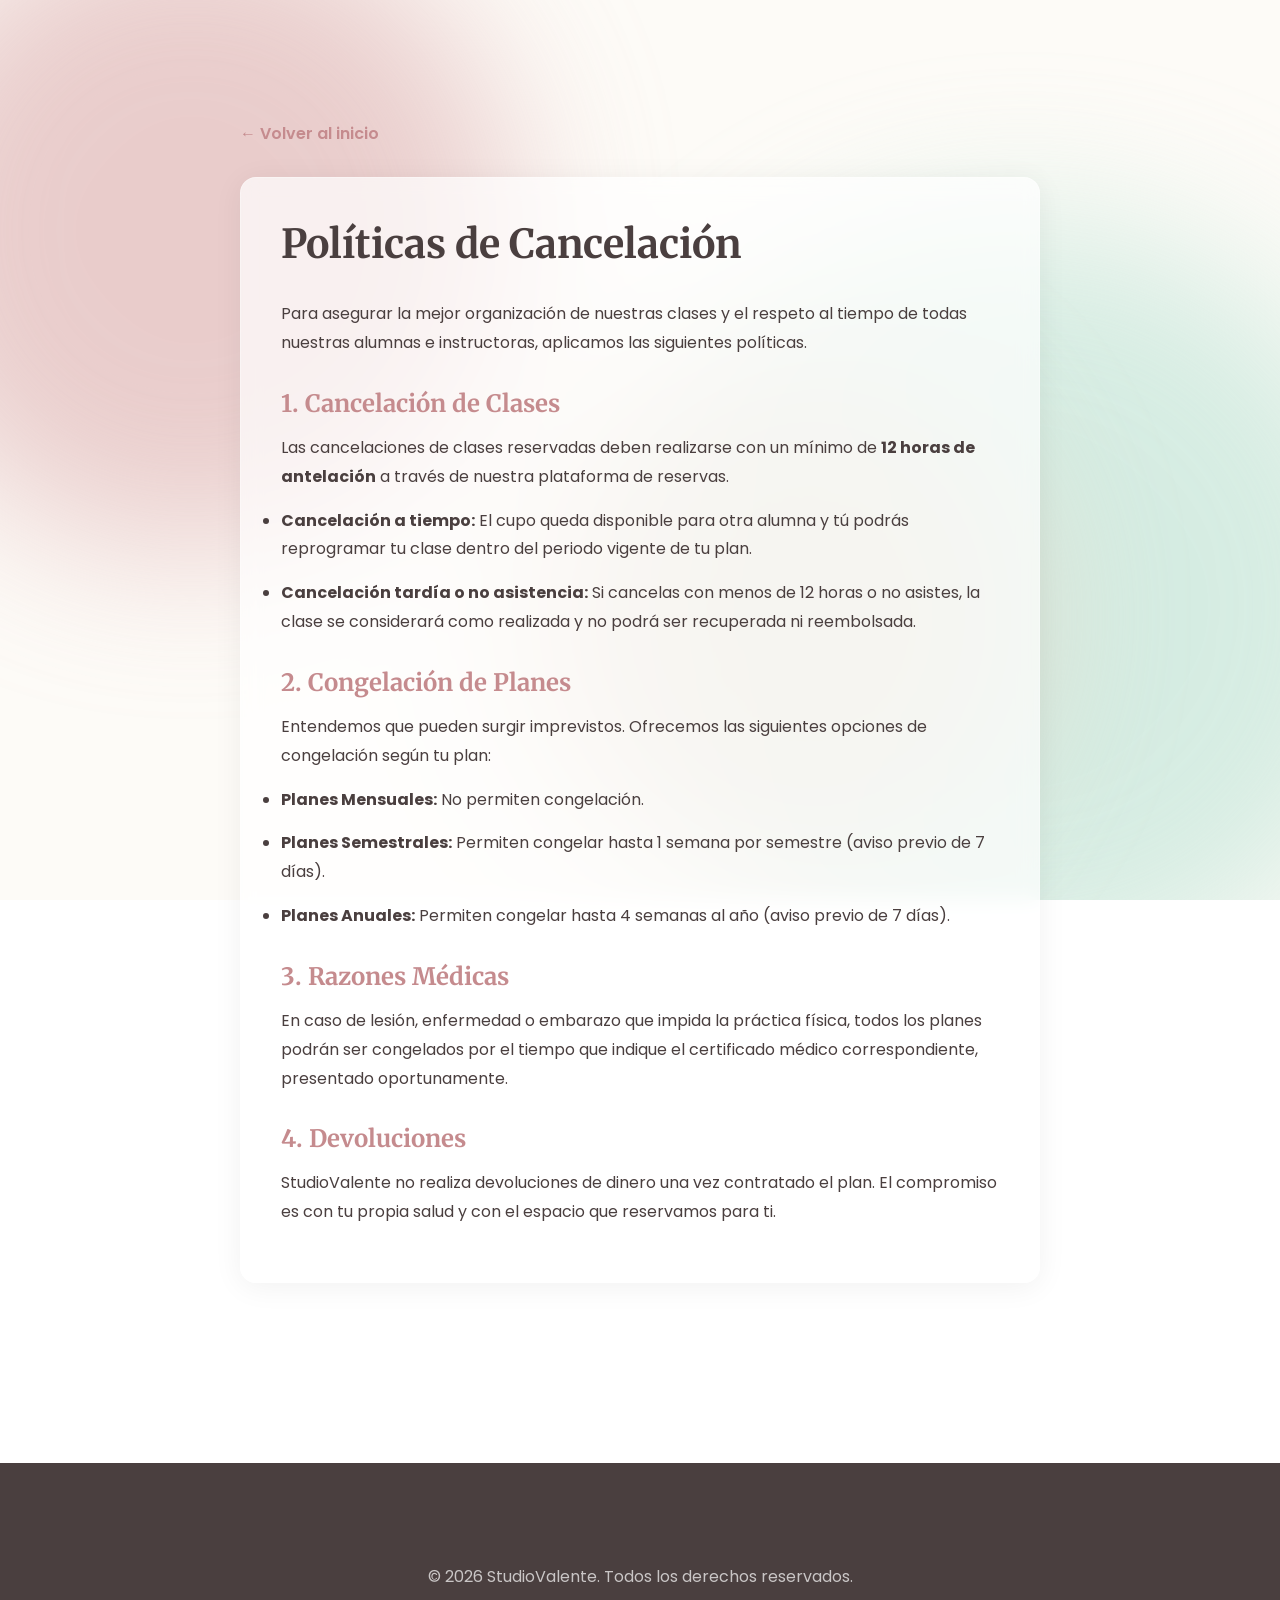
==== commit b1535e7f: "Rebrand site from BioBalance to StudioValente Update domain, copy, images, and metadata for the new " ====
--- a/cancelacion.html
+++ b/cancelacion.html
@@ -1,9 +1,13 @@
-<!DOCTYPE html>
+﻿<!DOCTYPE html>
 <html lang="es">
 <head>
     <meta charset="UTF-8">
     <meta name="viewport" content="width=device-width, initial-scale=1.0">
-    <title>Políticas de Cancelación | BioBalance</title>
+    <title>Políticas de Cancelación | StudioValente</title>
+    <meta name="description" content="Políticas de cancelación, congelación de planes y devoluciones en StudioValente.">
+    <link rel="canonical" href="https://StudioValente.cl/cancelacion.html">
+    <link rel="icon" href="images/logo.svg" type="image/svg+xml">
+    <link rel="apple-touch-icon" href="images/logo.svg">
     <link rel="preconnect" href="https://fonts.googleapis.com">
     <link rel="preconnect" href="https://fonts.gstatic.com" crossorigin>
     <link href="https://fonts.googleapis.com/css2?family=Merriweather:wght@400;700&family=Poppins:wght@300;400;600&display=swap" rel="stylesheet">
@@ -88,13 +92,13 @@
             <p>En caso de lesión, enfermedad o embarazo que impida la práctica física, todos los planes podrán ser congelados por el tiempo que indique el certificado médico correspondiente, presentado oportunamente.</p>
 
             <h2>4. Devoluciones</h2>
-            <p>BioBalance no realiza devoluciones de dinero una vez contratado el plan. El compromiso es con tu propia salud y con el espacio que reservamos para ti.</p>
+            <p>StudioValente no realiza devoluciones de dinero una vez contratado el plan. El compromiso es con tu propia salud y con el espacio que reservamos para ti.</p>
         </div>
     </main>
 
     <footer class="footer" style="margin-top: 100px;">
         <div class="container" style="text-align: center; padding: 40px 0;">
-            <p>&copy; 2026 BioBalance. Todos los derechos reservados.</p>
+            <p>&copy; 2026 StudioValente. Todos los derechos reservados.</p>
         </div>
     </footer>
 </body>
--- a/css/styles.css
+++ b/css/styles.css
@@ -1,4 +1,4 @@
-@import url('https://fonts.googleapis.com/css2?family=Merriweather:ital,wght@0,300;0,400;0,700;0,900;1,300;1,400;1,700;1,900&family=Poppins:ital,wght@0,300;0,400;0,500;0,600;0,700;1,300;1,400;1,500;1,600;1,700&display=swap');
+﻿@import url('https://fonts.googleapis.com/css2?family=Merriweather:ital,wght@0,300;0,400;0,700;0,900;1,300;1,400;1,700;1,900&family=Poppins:ital,wght@0,300;0,400;0,500;0,600;0,700;1,300;1,400;1,500;1,600;1,700&display=swap');
 
 :root {
     --font-primary: "Poppins", -apple-system, BlinkMacSystemFont, "Segoe UI", sans-serif;
@@ -1602,7 +1602,7 @@
 
 /* --- Estilos del Preloader --- */
 
-/* --- PRELOADER BIOBALANCE --- */
+/* --- PRELOADER StudioValente --- */
 #preloader {
     position: fixed;
     top: 0;
